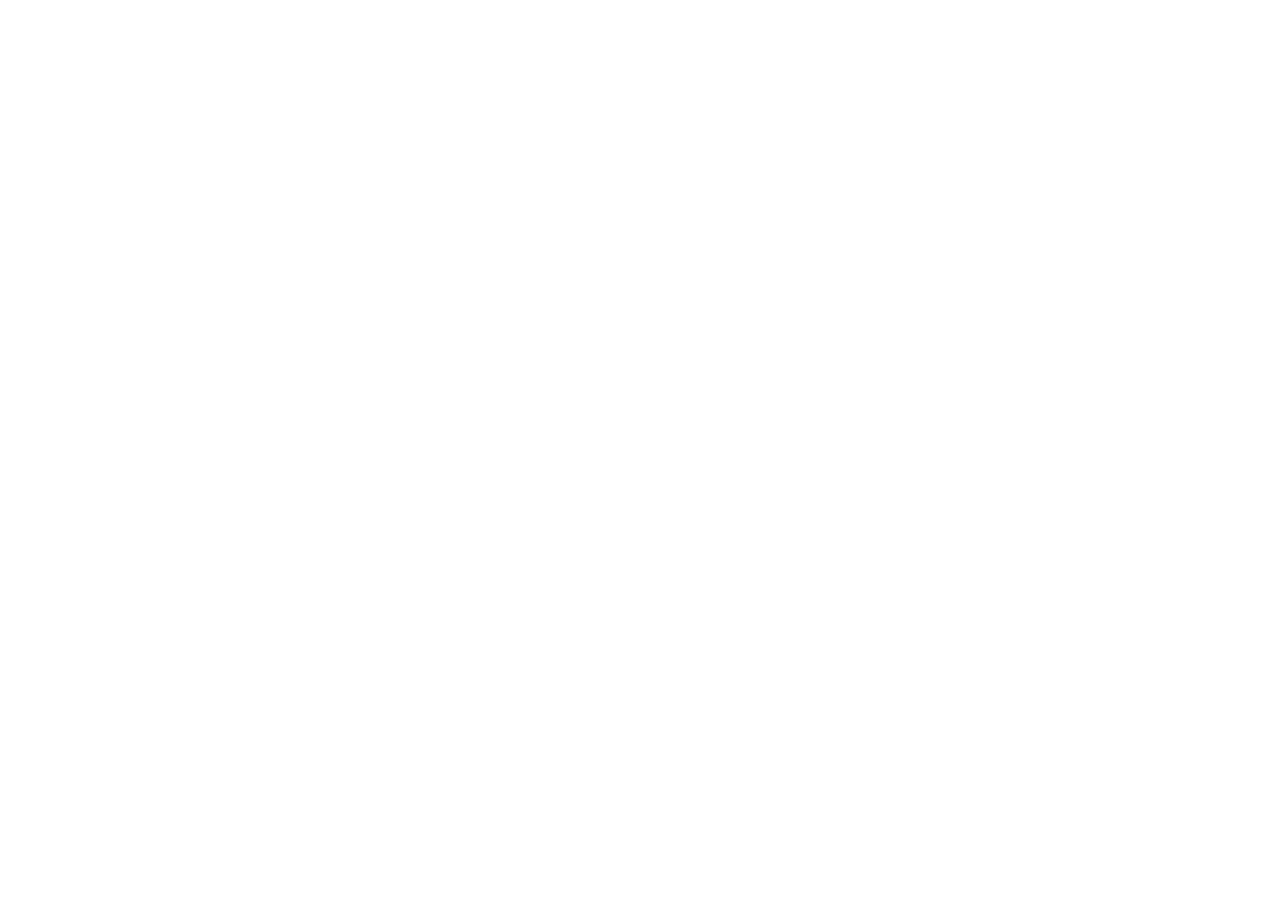
==== course/dog_1.html @ 46a39a39 "version1" ====
<!DOCTYPE html>
<html lang="en">

<head>
    <meta charset="UTF-8">
    <meta name="viewport" content="width=device-width, initial-scale=1.0">
    <title>Dog_lesson_1</title>
</head>

<body>

</body>

</html>
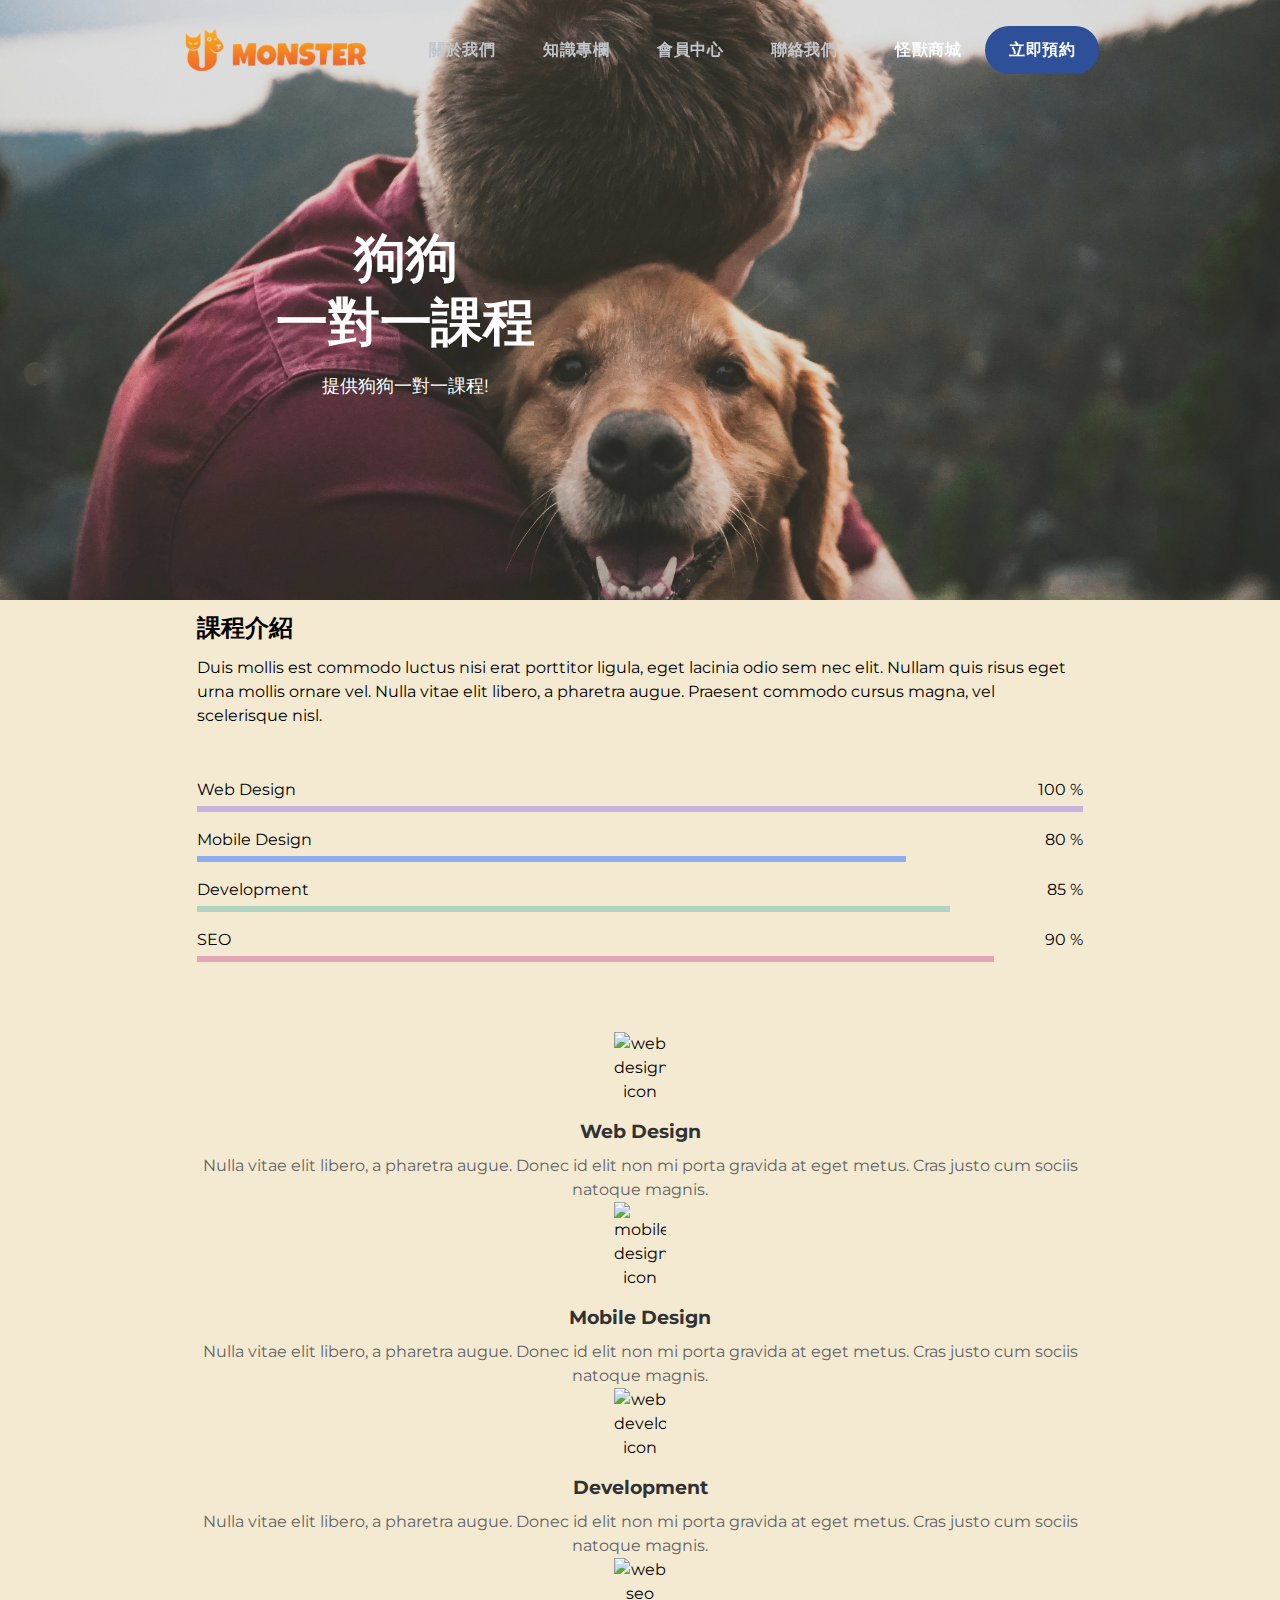
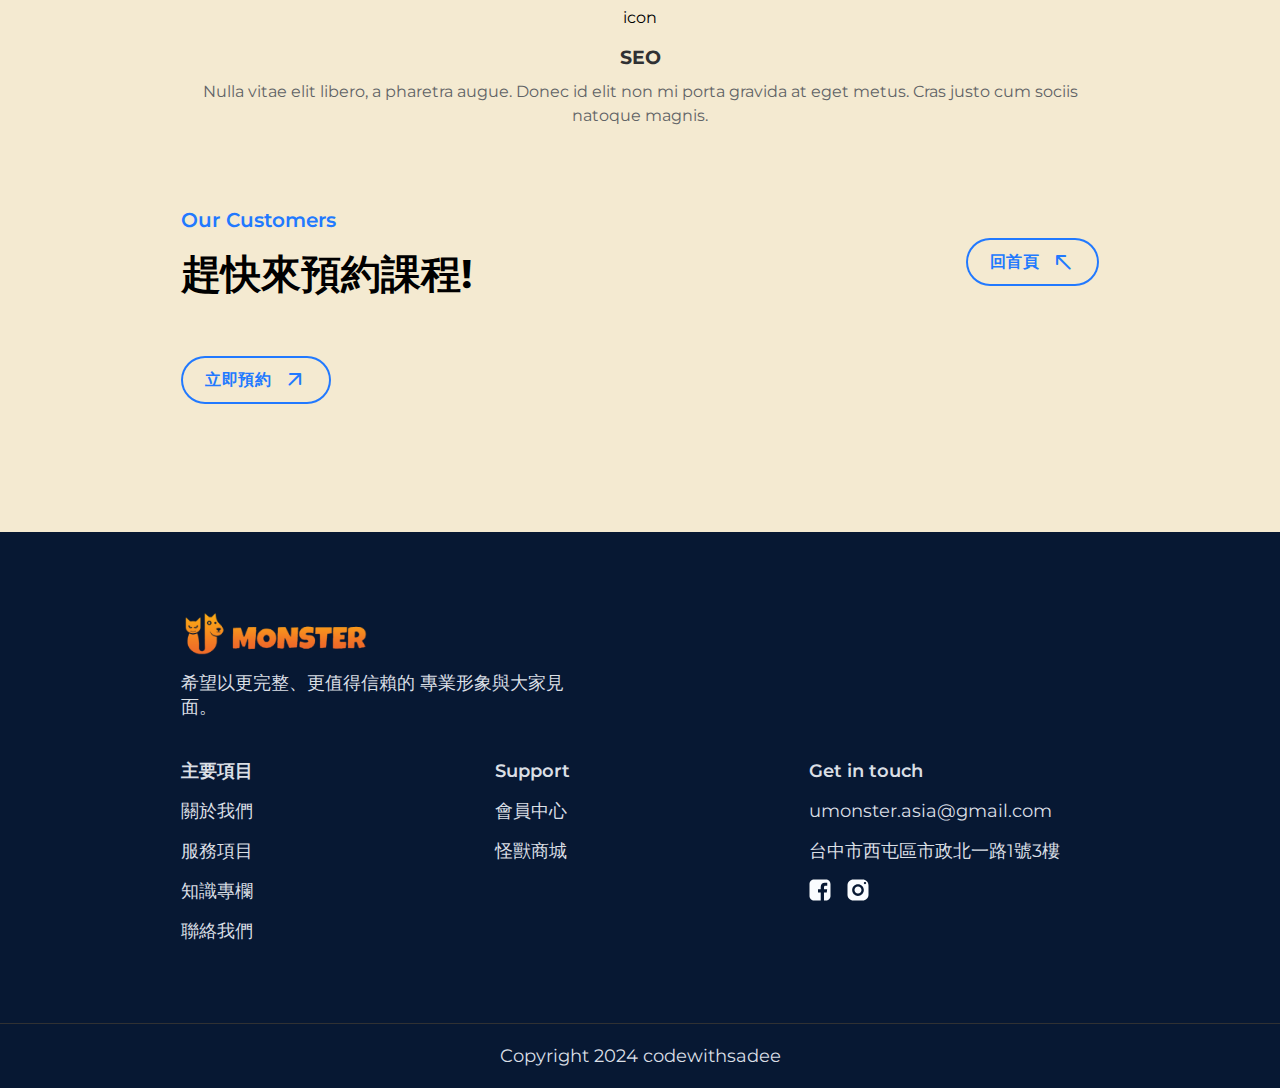
==== commit 2264c217: "version3" ====
--- a/course/dog_1.html
+++ b/course/dog_1.html
@@ -2,13 +2,383 @@
 <html lang="en">
 
 <head>
-    <meta charset="UTF-8">
-    <meta name="viewport" content="width=device-width, initial-scale=1.0">
-    <title>Dog_lesson_1</title>
+    <meta charset="UTF-8" />
+    <meta name="viewport" content="width=device-width, initial-scale=1.0" />
+
+    <!-- 
+    - primary meta tags
+  -->
+    <title>Wealthome</title>
+    <meta name="title" content="Wealthome" />
+    <meta name="description" content="This is a realestate website devloped by codewithsadee" />
+
+    <!-- 
+    - favicon 
+  -->
+    <link rel="shortcut icon" href="./favicon.svg" type="image/svg+xml" />
+
+    <!-- 
+    - google font link
+  -->
+    <link rel="preconnect" href="https://fonts.googleapis.com" />
+    <link rel="preconnect" href="https://fonts.gstatic.com" crossorigin />
+    <link href="https://fonts.googleapis.com/css2?family=Montserrat:wght@400;600;700&display=swap" rel="stylesheet" />
+
+    <!-- 
+    - google icon link
+  -->
+    <link rel="stylesheet" href="https://fonts.googleapis.com/css2?family=Material+Symbols+Rounded:opsz,wght,FILL,GRAD@24,400,0..1,0" />
+
+    <!-- 
+    - custom css link
+  -->
+    <link rel="stylesheet" href="../assets/css/style.css" />
+    <link rel="stylesheet" href="../assets/css/dog_1.css" />
+
+    <!-- 
+    - custom js link
+  -->
+    <script src="../assets/js/script.js" defer></script>
+
+    <!-- 
+    - preload images
+  -->
 </head>
 
 <body>
-
+    <!-- 
+    - #HEADER
+  -->
+
+    <header class="header" data-header>
+        <div class="container">
+            <a href="../index.html" class="logo">
+                <img src="../assets/images/logo_d.png" width="190" height="28" alt="wealthome" />
+            </a>
+            <nav class="navbar" data-navbar>
+                <ul class="navbar-list">
+                    <li>
+                        <a href="about.html" class="navbar-link label-medium">關於我們</a>
+                    </li>
+
+                    <li>
+                        <a href="knows.html" class="navbar-link label-medium">知識專欄</a>
+                    </li>
+
+                    <li>
+                        <a href="Member.html" class="navbar-link label-medium">會員中心</a>
+                    </li>
+
+                    <li>
+                        <a href="#" class="navbar-link label-medium">聯絡我們</a>
+                    </li>
+                </ul>
+
+                <div class="navbar-wrapper">
+                    <a href="#" class="btn-link label-medium">怪獸商城</a>
+
+                    <a href="#" class="btn btn-fill label-medium">立即預約</a>
+                </div>
+            </nav>
+
+            <button class="nav-toggle-btn icon-btn" aria-label="toggle navbar" data-nav-toggler>
+          <span class="material-symbols-rounded open" aria-hidden="true">menu</span>
+
+          <span class="material-symbols-rounded close" aria-hidden="true">close</span>
+        </button>
+        </div>
+    </header>
+
+    <main>
+        <article>
+            <!-- 
+        - #HERO
+      -->
+
+            <section class="hero">
+                <div class="container">
+                    <div class="hero-content">
+                        <h1 class="headline-large hero-title">狗狗<br />一對一課程</h1>
+
+                        <p class="body-large hero-text">提供狗狗一對一課程!</p>
+
+                    </div>
+                </div>
+            </section>
+
+
+
+            <section class="section story">
+                <div class="container">
+                    <section class="section about" aria-label="about">
+                        <div class="container">
+
+                            <div class="wrapper">
+
+                                <div data-reveal="left">
+                                    <h2 class="h2 section-title">課程介紹</h2>
+
+                                    <p class="section-text">
+                                        Duis mollis est commodo luctus nisi erat porttitor ligula, eget lacinia odio sem nec elit. Nullam quis risus eget urna mollis ornare vel. Nulla vitae elit libero, a pharetra augue. Praesent commodo cursus magna, vel scelerisque nisl.
+                                    </p>
+                                </div>
+
+                                <ul class="progress-list" data-reveal="right">
+
+                                    <li class="progress-item">
+
+                                        <div class="label-wrapper">
+                                            <p>Web Design</p>
+
+                                            <span class="span">100 %</span>
+                                        </div>
+
+                                        <div class="progress">
+                                            <div class="progress-fill" style="width: 100%; background-color: #c7b1dd"></div>
+                                        </div>
+
+                                    </li>
+
+                                    <li class="progress-item">
+
+                                        <div class="label-wrapper">
+                                            <p>Mobile Design</p>
+
+                                            <span class="span">80 %</span>
+                                        </div>
+
+                                        <div class="progress">
+                                            <div class="progress-fill" style="width: 80%; background-color: #8caeec"></div>
+                                        </div>
+
+                                    </li>
+
+                                    <li class="progress-item">
+
+                                        <div class="label-wrapper">
+                                            <p>Development</p>
+
+                                            <span class="span">85 %</span>
+                                        </div>
+
+                                        <div class="progress">
+                                            <div class="progress-fill" style="width: 85%; background-color: #b0d4c1"></div>
+                                        </div>
+
+                                    </li>
+
+                                    <li class="progress-item">
+
+                                        <div class="label-wrapper">
+                                            <p>SEO</p>
+
+                                            <span class="span">90 %</span>
+                                        </div>
+
+                                        <div class="progress">
+                                            <div class="progress-fill" style="width: 90%; background-color: #e3a6b6"></div>
+                                        </div>
+
+                                    </li>
+
+                                </ul>
+
+                            </div>
+
+                            <ul class="grid-list">
+
+                                <li data-reveal="bottom">
+                                    <div class="about-card">
+
+                                        <div class="card-icon">
+                                            <img src="./assets/images/icon-1.svg" width="52" height="52" loading="lazy" alt="web design icon">
+                                        </div>
+
+                                        <h3 class="h4 card-title">Web Design</h3>
+
+                                        <p class="card-text">
+                                            Nulla vitae elit libero, a pharetra augue. Donec id elit non mi porta gravida at eget metus. Cras justo cum sociis natoque magnis.
+                                        </p>
+
+                                    </div>
+                                </li>
+
+                                <li data-reveal="bottom" data-reveal-delay="0.25s">
+                                    <div class="about-card">
+
+                                        <div class="card-icon">
+                                            <img src="./assets/images/icon-2.svg" width="52" height="52" loading="lazy" alt="mobile design icon">
+                                        </div>
+
+                                        <h3 class="h4 card-title">Mobile Design</h3>
+
+                                        <p class="card-text">
+                                            Nulla vitae elit libero, a pharetra augue. Donec id elit non mi porta gravida at eget metus. Cras justo cum sociis natoque magnis.
+                                        </p>
+
+                                    </div>
+                                </li>
+
+                                <li data-reveal="bottom" data-reveal-delay="0.5s">
+                                    <div class="about-card">
+
+                                        <div class="card-icon">
+                                            <img src="./assets/images/icon-3.svg" width="52" height="52" loading="lazy" alt="web development icon">
+                                        </div>
+
+                                        <h3 class="h4 card-title">Development</h3>
+
+                                        <p class="card-text">
+                                            Nulla vitae elit libero, a pharetra augue. Donec id elit non mi porta gravida at eget metus. Cras justo cum sociis natoque magnis.
+                                        </p>
+
+                                    </div>
+                                </li>
+
+                                <li data-reveal="bottom" data-reveal-delay="0.75s">
+                                    <div class="about-card">
+
+                                        <div class="card-icon">
+                                            <img src="./assets/images/icon-4.svg" width="52" height="52" loading="lazy" alt="web seo icon">
+                                        </div>
+
+                                        <h3 class="h4 card-title">SEO</h3>
+
+                                        <p class="card-text">
+                                            Nulla vitae elit libero, a pharetra augue. Donec id elit non mi porta gravida at eget metus. Cras justo cum sociis natoque magnis.
+                                        </p>
+
+                                    </div>
+                                </li>
+
+                            </ul>
+
+                        </div>
+                    </section>
+
+                    <div class="title-wrapper">
+                        <div>
+                            <p class="section-subtitle title-medium">Our Customers</p>
+
+                            <h2 class="section-title headline-medium">趕快來預約課程!</h2>
+                        </div>
+
+
+                        <a href="#" class="btn btn-outline">
+                            <span class="label-medium">回首頁</span>
+
+                            <span class="material-symbols-rounded" aria-hidden="true">north_west</span>
+                        </a>
+
+                        <a href="#" class="btn btn-outline">
+                            <span class="label-medium">立即預約</span>
+
+                            <span class="material-symbols-rounded" aria-hidden="true">arrow_outward</span>
+                        </a>
+                    </div>
+                </div>
+            </section>
+
+
+
+
+
+
+
+
+            <!-- 
+    - #FOOTER
+  -->
+
+            <footer class="footer">
+                <div class="footer-top">
+                    <div class="container">
+                        <div class="footer-brand">
+                            <a href="#" class="logo">
+                                <img src="../assets/images/logo_d.png" width="190" height="28" alt="wealthome" />
+                            </a>
+
+                            <p class="body-medium footer-text">希望以更完整、更值得信賴的 專業形象與大家見面。</p>
+                        </div>
+
+                        <nav class="footer-nav" aria-labelledby="nav-label-1">
+                            <p class="title-small footer-list-title" id="nav-label-1">主要項目</p>
+
+                            <ul class="footer-list">
+                                <li>
+                                    <a href="#" class="body-medium footer-link">關於我們</a>
+                                </li>
+
+                                <li>
+                                    <a href="#" class="body-medium footer-link">服務項目</a>
+                                </li>
+
+                                <li>
+                                    <a href="#" class="body-medium footer-link">知識專欄</a>
+                                </li>
+
+                                <li>
+                                    <a href="#" class="body-medium footer-link">聯絡我們</a>
+                                </li>
+                            </ul>
+                        </nav>
+
+                        <nav class="footer-nav" aria-labelledby="nav-label-2">
+                            <p class="title-small footer-list-title" id="nav-label-2">Support</p>
+
+                            <ul class="footer-list">
+                                <li>
+                                    <a href="#" class="body-medium footer-link">會員中心</a>
+                                </li>
+
+                                <li>
+                                    <a href="#" class="body-medium footer-link">怪獸商城</a>
+                                </li>
+                            </ul>
+                        </nav>
+
+                        <nav class="footer-nav" aria-labelledby="nav-label-3">
+                            <p class="title-small footer-list-title" id="nav-label-3">Get in touch</p>
+
+                            <ul class="footer-list">
+                                <li>
+                                    <a href="#" class="body-medium footer-link">umonster.asia@gmail.com</a>
+                                </li>
+
+                                <li>
+                                    <address class="address body-medium">台中市⻄屯區市政北一路1號3樓</address>
+                                </li>
+
+                                <li>
+                                    <ul class="social-list">
+                                        <li>
+                                            <a href="#" class="social-link">
+                                                <img src="../assets/images/facebook.svg" alt="facebook" />
+                                            </a>
+                                        </li>
+
+                                        <li>
+                                            <a href="#" class="social-link">
+                                                <img src="../assets/images/insta.svg" alt="instagram" />
+                                            </a>
+                                        </li>
+                                    </ul>
+                                </li>
+                            </ul>
+                        </nav>
+                    </div>
+                </div>
+
+                <div class="footer-bottom">
+                    <div class="container">
+                        <p class="copyright body-medium">Copyright 2024 codewithsadee</p>
+                    </div>
+                </div>
+            </footer>
+
+            <a href="#top" class="go-top" data-go-top>
+                <button class="btn btn-primary">立即預約</button>
+            </a>
 </body>
 
 </html>--- a/assets/css/style.css
+++ b/assets/css/style.css
@@ -0,0 +1,1408 @@
+/*-----------------------------------*\
+  #style.css
+\*-----------------------------------*/
+
+/**
+ * copyright 2023 codewithsadee
+ */
+
+/*-----------------------------------*\
+  #CUSTOM PROPERTY
+\*-----------------------------------*/
+
+:root {
+  /**
+   * COLORS
+   */
+
+  --white: #ffffff;
+  --yellow: #f6bd26;
+  --primary-100: #2179ff;
+  --primary-90: #1e6de5;
+  --primary-80: #1b61cc;
+  --primary-70: #1755b2;
+  --primary-40: #0d3166;
+  --primary-20: #071833;
+  --secondary-100: #21ffff;
+  --secondary-20: #073333;
+  --neutral-100: #fafcff;
+  --neutral-98: #f2f5fa;
+  --neutral-95: #e9ecf2;
+  --neutral-90: #dadfe5;
+  --neutral-80: #c2c6cc;
+  --neutral-60: #919499;
+  --neutral-50: #797c80;
+  --neutral-40: #616366;
+  --neutral-30: #494a4d;
+  --neutral-20: #303133;
+  --neutral-10: #18191a;
+  --neutral-5: #0c0c0d;
+  --error-100: #ff2134;
+
+  /* gradient */
+  --gradient: linear-gradient(270deg, #0f4392 0%, #001d3d 100%);
+
+  /**
+   * TYPOGRAPHY
+   */
+
+  /* font family */
+  --font-primary: 'Montserrat', sans-serif;
+
+  /* font size */
+  --fs-base: 62.5%;
+  --fs-headline-large: 3.6rem;
+  --fs-headline-medium: 2.8rem;
+  --fs-headline-small: 2.8rem;
+  --fs-title-large: 2.2rem;
+  --fs-title-medium: 2rem;
+  --fs-title-small: 1.8rem;
+  --fs-body-large: 1.6rem;
+  --fs-body-medium: 1.6rem;
+  --fs-label-large: 1.6rem;
+  --fs-label-medium: 1.4rem;
+
+  /* line height */
+  --lh-headline-large: 44px;
+  --lh-headline-medium: 36px;
+  --lh-headline-small: 36px;
+  --lh-title-large: 28px;
+  --lh-title-medium: 24px;
+  --lh-title-small: 24px;
+  --lh-body-large: 24px;
+  --lh-body-medium: 24px;
+  --lh-label-large: 24px;
+  --lh-label-medium: 20px;
+
+  /* font weight */
+  --weight-bold: 700;
+  --weight-semiBold: 600;
+  --weight-regular: 400;
+
+  /* letter spacing */
+  --traking-n-025: -0.25px;
+  --traking-p-05: 0.5px;
+
+  /**
+   * RADIUS
+   */
+
+  --radius-small: 8px;
+  --radius-medium: 12px;
+  --radius-large: 16px;
+  --radius-extra-large: 32px;
+  --radius-full: 1000px;
+  --radius-circle: 50%;
+
+  /**
+   * SHADOW
+   */
+
+  --shadow-1: 0px 2px 4px 0px #00000033;
+  --shadow-2: 0px 5px 10px 0px #0000000d;
+  --shadow-3: 0px 5px 10px 0px #00000033;
+  --shadow-4: 0px 10px 20px 0px #0000001a;
+
+  /**
+   * TRANSITION
+   */
+
+  --transition-easing-quick: cubic-bezier(0, 0.7, 0.3, 1);
+  --transition-duration-quick: 200ms;
+  --transition-duration-smooth: 500ms;
+}
+
+/*-----------------------------------*\
+  #RESET
+\*-----------------------------------*/
+
+*,
+*::before,
+*::after {
+  margin: 0;
+  padding: 0;
+  box-sizing: border-box;
+}
+
+li {
+  list-style: none;
+}
+
+a,
+img,
+span,
+input,
+select,
+button {
+  display: block;
+}
+
+a {
+  color: inherit;
+  text-decoration: none;
+}
+
+img {
+  height: auto;
+}
+
+input,
+button,
+select {
+  background: none;
+  border: none;
+  font: inherit;
+}
+
+button {
+  cursor: pointer;
+}
+
+input,
+select {
+  width: 100%;
+  outline: none;
+}
+
+address {
+  font-style: normal;
+}
+
+select {
+  appearance: none;
+  -webkit-appearance: none;
+  -moz-appearance: none;
+}
+
+html {
+  font-family: var(--font-primary);
+  font-size: var(--fs-base);
+  scroll-behavior: smooth;
+}
+
+body {
+  background-color: #f4ead1;
+  color: black;
+  font-size: var(--fs-body-medium);
+  line-height: var(--lh-body-medium);
+}
+
+::-webkit-scrollbar {
+  width: 12px;
+}
+
+::-webkit-scrollbar-track {
+  background-color: var(--neutral-90);
+}
+
+::-webkit-scrollbar-thumb {
+  background-color: var(--neutral-60);
+  border-radius: 4px;
+}
+
+/*-----------------------------------*\
+  #TYPOGRAPHY
+\*-----------------------------------*/
+
+.headline-large {
+  font-size: var(--fs-headline-large);
+  line-height: var(--lh-headline-large);
+  font-weight: var(--weight-bold);
+  letter-spacing: var(--traking-n-025);
+}
+
+.headline-medium {
+  font-size: var(--fs-headline-medium);
+  line-height: var(--lh-headline-medium);
+  font-weight: var(--weight-bold);
+}
+
+.headline-small {
+  font-size: var(--fs-headline-small);
+  line-height: var(--lh-headline-small);
+  font-weight: var(--weight-bold);
+}
+
+.title-large {
+  font-size: var(--fs-title-large);
+  line-height: var(--lh-title-large);
+  font-weight: var(--weight-semiBold);
+}
+
+.title-medium {
+  font-size: var(--fs-title-medium);
+  line-height: var(--lh-title-medium);
+  font-weight: var(--weight-semiBold);
+}
+
+.title-small {
+  font-size: var(--fs-title-small);
+  line-height: var(--lh-title-small);
+  font-weight: var(--weight-semiBold);
+}
+
+.body-large {
+  font-size: var(--fs-body-large);
+  line-height: var(--lh-body-large);
+  font-weight: var(--weight-regular);
+}
+
+.body-medium {
+  font-size: var(--fs-body-large);
+  line-height: var(--lh-body-medium);
+  font-weight: var(--weight-regular);
+}
+
+.label-medium {
+  font-size: var(--fs-label-large);
+  line-height: var(--lh-label-medium);
+  font-weight: var(--weight-semiBold);
+  letter-spacing: var(--traking-p-05);
+}
+
+/*-----------------------------------*\
+  #REUSED STYLE
+\*-----------------------------------*/
+
+.material-symbols-rounded {
+  display: block;
+  width: 1em;
+  height: 1em;
+  overflow: hidden;
+  font-variation-settings: 'FILL' 0, 'wght' 400, 'GRAD' 0, 'opsz' 24;
+}
+
+.container {
+  padding-inline: 16px;
+  max-width: 580px;
+  width: 100%;
+  margin-inline: auto;
+}
+
+.section {
+  padding-block-end: 60px;
+}
+
+.title-wrapper {
+  margin-block-end: 32px;
+}
+
+.img-holder {
+  aspect-ratio: var(--width) / var(--height);
+  background-color: var(--neutral-80);
+  overflow: hidden;
+}
+
+.img-cover {
+  width: 100%;
+  height: 100%;
+  object-fit: cover;
+}
+
+/*-----------------------------------*\
+  #COMPONENT
+\*-----------------------------------*/
+
+/**
+ * BUTTON
+ */
+
+.btn {
+  display: flex;
+  justify-content: center;
+  align-items: center;
+  gap: 12px;
+  height: 48px;
+  padding-inline: 24px;
+  border-radius: var(--radius-full);
+  max-width: max-content;
+  transition: var(--transition-duration-quick) var(--transition-easing-quick);
+}
+
+.btn-fill {
+  background-color: #2e5099;
+  color: var(--neutral-100);
+}
+
+.btn-fill:where(:hover, :focus) {
+  background-color: var(--primary-90);
+  box-shadow: var(--shadow-1);
+}
+
+.btn-fill:where(:active, :focus-visible) {
+  background-color: var(--primary-80);
+}
+
+.btn-outline {
+  color: var(--primary-100);
+  box-shadow: inset 0 0 0 2px var(--primary-100);
+}
+
+.btn-outline:where(:hover, :focus, :focus-visible) {
+  color: var(--neutral-100);
+}
+
+.btn-outline:hover {
+  background-color: var(--primary-100);
+}
+
+.btn-outline:focus {
+  background-color: var(--primary-90);
+}
+
+.btn-outline:where(:active, :focus-visible) {
+  background-color: var(--primary-80);
+}
+
+/**
+ * ICON BTN
+ */
+
+.icon-btn {
+  height: 40px;
+  width: 40px;
+  display: grid;
+  place-items: center;
+  background-color: var(--neutral-100);
+  color: var(--neutral-10);
+  border-radius: var(--radius-small);
+  box-shadow: var(--shadow-3);
+  transition: var(--transition-duration-quick) var(--transition-easing-quick);
+}
+
+.icon-btn:where(:hover, :focus-visible) {
+  background-color: var(--neutral-90);
+}
+
+/**
+ * BADGE
+ */
+
+.badge {
+  height: 32px;
+  max-width: max-content;
+  display: grid;
+  place-items: center;
+  padding-inline: 16px;
+  background-color: #fca017;
+  border-radius: var(--radius-small);
+  box-shadow: var(--shadow-3);
+}
+
+/**
+ * CARD
+ */
+
+.card {
+  border-radius: var(--radius-large);
+  overflow: hidden;
+  box-shadow: var(--shadow-2);
+  transition: var(--transition-duration-quick) var(--transition-easing-quick);
+  background-color: #fff;
+}
+
+.card:where(:hover, :focus-within) {
+  box-shadow: var(--shadow-4);
+}
+
+.card-banner {
+  position: relative;
+}
+
+.card-banner .img-cover {
+  transition: var(--transition-duration-smooth) var(--transition-easing-quick);
+}
+
+.card:where(:hover, :focus-within) .img-cover {
+  scale: 1.05;
+  rotate: 2deg;
+}
+
+.card :where(.badge, .icon-btn) {
+  position: absolute;
+  top: 20px;
+}
+
+.card .badge {
+  left: 20px;
+}
+
+.card .icon-btn {
+  right: 20px;
+  opacity: 0;
+  visibility: hidden;
+  scale: 0.8;
+  transition: var(--transition-duration-quick) var(--transition-easing-quick);
+}
+
+.fav-btn {
+  color: var(--error-100);
+}
+
+.fav-btn.active .material-symbols-rounded {
+  font-variation-settings: 'FILL' 1;
+}
+
+.card:where(:hover, :focus-within) .icon-btn {
+  scale: 1;
+  opacity: 1;
+  visibility: visible;
+}
+
+.card-content {
+  padding: 20px 20px 24px;
+}
+
+.card-title {
+  margin-block: 8px;
+  color: var(--neutral-20);
+  white-space: nowrap;
+  overflow: hidden;
+  text-overflow: ellipsis;
+  transition: var(--transition-duration-quick) var(--transition-easing-quick);
+}
+
+.card-title:where(:hover, :focus-visible) {
+  color: var(--primary-100);
+}
+
+.card-text {
+  color: var(--neutral-40);
+}
+
+.card-meta-list {
+  padding-block-start: 16px;
+  margin-block-start: 16px;
+  border-block-start: 1px solid var(--neutral-90);
+  display: flex;
+  justify-content: space-between;
+  align-items: center;
+  flex-wrap: wrap;
+  gap: 12px;
+}
+
+.card .meta-item {
+  display: flex;
+  align-items: center;
+  gap: 4px;
+  color: var(--neutral-20);
+}
+
+/*-----------------------------------*\
+  #HEADER
+\*-----------------------------------*/
+
+.header {
+  position: fixed;
+  top: 0;
+  left: 0;
+  width: 100%;
+  height: 100px;
+  z-index: 4;
+}
+
+.header.active {
+  animation: slide_in 500ms ease forwards;
+  height: 72px;
+  background-color: #f4ead1;
+}
+
+@keyframes slide_in {
+  0% {
+    transform: translateY(-100%);
+  }
+  100% {
+    transform: translateY(0);
+  }
+}
+
+.header .container {
+  position: relative;
+  display: flex;
+  justify-content: space-between;
+  align-items: center;
+  height: 100%;
+}
+
+.nav-toggle-btn .close,
+.nav-toggle-btn.active .open {
+  display: none;
+}
+
+.nav-toggle-btn .open,
+.nav-toggle-btn.active .close {
+  display: block;
+}
+
+.navbar {
+  position: absolute;
+  top: 85%;
+  right: 16px;
+  background-color: #fca017;
+  min-width: 260px;
+  padding: 10px;
+  border-radius: var(--radius-large);
+  box-shadow: var(--shadow-1);
+  visibility: hidden;
+  opacity: 0;
+  scale: 0.4;
+  transition: var(--transition-duration-quick) var(--transition-easing-quick);
+  transform-origin: top right;
+  z-index: 4;
+}
+
+.navbar.active {
+  visibility: visible;
+  opacity: 1;
+  scale: 1;
+}
+
+.navbar,
+.navbar-list,
+.navbar-wrapper {
+  display: grid;
+  gap: 8px;
+
+}
+
+.navbar-link,
+.btn-link {
+  color: white;
+  padding: 6px 12px;
+  transition: var(--transition-duration-quick) var(--transition-easing-quick);
+}
+
+.btn-link {
+  border-block-start: 1px solid var(--neutral-90);
+  padding-block-start: 14px;
+}
+
+:is(.navbar-link, .btn-link):is(:hover, :focus-visible),
+.navbar-link.active {
+  color: white;
+}
+
+.navbar .btn {
+  min-width: 100%;
+}
+
+/*-----------------------------------*\
+  #HERO
+\*-----------------------------------*/
+
+.hero-banner {
+  display: none;
+}
+
+.hero {
+  background-image: url("../images/bg-2.jpg");
+  background-repeat: no-repeat;
+  background-size: cover;
+  background-position: center;
+  background-color: hsla(15, 0%, 40%, 0.7);
+  background-blend-mode: overlay;
+  display: grid;
+  place-items: center;
+  min-height: 600px;
+  text-align: center;
+  padding-top: 125px;
+}
+
+.hero-title {
+  color: white;
+}
+
+.hero-text {
+  margin-block: 16px 32px;
+  color: #fff;
+}
+
+.search-bar {
+  background: var(--white);
+  display: grid;
+  padding: 8px;
+  gap: 8px;
+  border-radius: 16px;
+  box-shadow: var(--shadow-4);
+}
+
+.search-item {
+  position: relative;
+  color: var(--neutral-50);
+}
+
+.search-item .search-item-field {
+  height: 76px;
+  padding: 40px 16px 12px;
+  border-radius: var(--radius-medium);
+  transition: var(--transition-duration-quick) var(--transition-easing-quick);
+  cursor: pointer;
+}
+
+.search-item .search-item-field:where(:hover, :focus) {
+  background-color: var(--neutral-95);
+}
+
+.search-item :where(.label, .material-symbols-rounded) {
+  position: absolute;
+  pointer-events: none;
+}
+
+.search-item .label {
+  top: 12px;
+  left: 16px;
+  color: var(--neutral-5);
+}
+
+.search-item .material-symbols-rounded {
+  top: 50%;
+  right: 16px;
+  translate: 0 -50%;
+  color: var(--primary-100);
+}
+
+.search-btn {
+  background: var(--primary-100);
+  color: var(--neutral-100);
+  display: flex;
+  justify-content: center;
+  align-items: center;
+  height: 64px;
+  padding-inline: 24px;
+  gap: 12px;
+  border-radius: 12px;
+  transition: var(--transition-duration-quick) var(--transition-easing-quick);
+}
+
+.search-btn:where(:hover, :focus) {
+  background-color: var(--primary-80);
+}
+
+.search-btn:where(:active, :focus-visible) {
+  background-color: var(--primary-70);
+}
+
+.hero .bg-pattern {
+  position: absolute;
+  top: 50%;
+  left: 25%;
+  right: 0;
+  transform: translate(0, -50%);
+  height: 100%; /* 填滿父級容器高度 */
+  pointer-events: none;
+  z-index: -2;
+  object-fit: cover;
+}
+
+/*-----------------------------------*\
+  #PROPERTY
+\*-----------------------------------*/
+
+.property {
+  padding-block-start: 60px;
+}
+
+.property .section-text {
+  margin-block: 8px 16px;
+  color: var(--neutral-30);
+}
+
+.property-list {
+  display: grid;
+  grid-template-columns: repeat(auto-fit, minmax(280px, 1fr));
+  gap: 16px;
+}
+
+/*-----------------------------------*\
+  #FEATURE
+\*-----------------------------------*/
+
+.feature-banner {
+  aspect-ratio: 3 / 2;
+  overflow: hidden;
+  border-radius: var(--radius-extra-large);
+}
+
+.feature-content {
+  padding: 24px 16px 0;
+}
+
+.feature-content .feature-text {
+  margin-block: 16px;
+}
+
+.feature-text .feautre-item {
+  color: var(--neutral-30);
+}
+
+.feature-list {
+  display: grid;
+  gap: 12px;
+}
+
+.feautre-item {
+  display: flex;
+  align-items: center;
+  gap: 8px;
+}
+
+.feature-icon {
+  color: var(--primary-100);
+  font-size: 2.2rem;
+}
+
+/*-----------------------------------*\
+  #VIDEO
+\*-----------------------------------*/
+
+.video-card {
+  height: 260px;
+  border-radius: 32px;
+  background: linear-gradient(0deg, #0000004d, #0000004d), url('../images/video-card.jpg');
+  background-repeat: no-repeat;
+  background-size: cover;
+  display: grid;
+  place-items: center;
+}
+
+.play-btn {
+  width: 72px;
+  height: 72px;
+  display: grid;
+  place-items: center;
+  background-color: var(--neutral-100);
+  color: var(--primary-100);
+  border-radius: var(--radius-circle);
+  animation: pulse 1.5s var(--transition-easing-quick) forwards infinite;
+}
+
+@keyframes pulse {
+  0% {
+    box-shadow: 0 0 0 0 #ffffff80;
+  }
+  100% {
+    box-shadow: 0 0 0 20px #ffffff00;
+  }
+}
+
+.play-btn .material-symbols-rounded {
+  font-size: 4rem;
+  font-variation-settings: 'FILL' 1;
+}
+
+/*-----------------------------------*\
+  #STORY
+\*-----------------------------------*/
+
+.story .section-subtitle {
+  color: var(--primary-100);
+}
+
+.story .section-title {
+  margin-block: 12px;
+}
+
+.avatar-list {
+  display: flex;
+}
+
+.avatar {
+  position: relative;
+  width: 60px;
+  height: 46px;
+  border-radius: var(--radius-full);
+  border: 3px solid var(--neutral-98);
+  overflow: hidden;
+}
+
+.avatar:not(:first-child) {
+  margin-inline-start: -10px;
+}
+
+.avatar .overlay-content {
+  position: absolute;
+  inset: 0;
+  display: grid;
+  place-items: center;
+  background-color: #000000bf;
+  color: var(--neutral-100);
+}
+
+.story .title-wrapper {
+  display: grid;
+  gap: 16px;
+}
+
+.story-list {
+  display: grid;
+  gap: 16px;
+}
+
+.story-card {
+  position: relative;
+  height: 360px;
+  background-repeat: no-repeat;
+  background-size: cover;
+  background-position: center;
+  border-radius: var(--radius-large);
+  overflow: hidden;
+  transition: var(--transition-duration-quick) var(--transition-easing-quick);
+}
+
+.story-card:where(:hover, :focus-visible) {
+  scale: 0.99;
+}
+
+.story-card .overlay-content {
+  position: absolute;
+  inset: 0;
+  background: linear-gradient(180deg, #00000000 33.33%, #000000cc 100%);
+  color: var(--white);
+  display: flex;
+  justify-content: space-between;
+  align-items: flex-end;
+  padding: 24px;
+}
+
+.story-card .rating-wrapper {
+  display: flex;
+  align-items: center;
+  margin-block-start: 8px;
+}
+
+.story-card .rating-text {
+  margin-inline-start: 12px;
+  color: var(--neutral-80);
+}
+
+.story-card .material-symbols-rounded {
+  font-variation-settings: 'FILL' 1;
+  color: var(--yellow);
+}
+
+.story-card .card-avatar {
+  width: 56px;
+  height: 56px;
+  border-radius: var(--radius-circle);
+  box-shadow: var(--shadow-3);
+  overflow: hidden;
+}
+
+/*-----------------------------------*\
+  #FOOTER
+\*-----------------------------------*/
+
+.footer {
+  background-color: var(--primary-20);
+  color: var(--neutral-90);
+}
+
+.footer-top .container {
+  padding-block: 60px;
+  display: grid;
+  gap: 24px;
+}
+
+.footer-text {
+  margin-block: 16px;
+}
+
+.footer-list-title {
+  margin-block-end: 16px;
+}
+
+.footer-list {
+  display: grid;
+  gap: 16px;
+}
+
+.footer-link {
+  transition: var(--transition-duration-quick) var(--transition-easing-quick);
+}
+
+.footer-link:where(:hover, :focus-visible) {
+  color: var(--primary-100);
+}
+
+.social-list {
+  display: flex;
+  gap: 16px;
+}
+
+.footer-bottom {
+  border-block-start: 1px solid var(--neutral-20);
+}
+
+.footer-bottom .container {
+  padding-block: 20px;
+  display: grid;
+  justify-content: center;
+}
+
+/*-----------------------------------*\
+  #MEDIA QUERIES
+\*-----------------------------------*/
+
+/**
+ * responsive for larger than 768px screen
+ */
+
+@media (min-width: 768px) {
+  /**
+   * CUSTOM PROPERTY
+   */
+
+  :root {
+    /**
+     * TYPOGRAPHY
+     */
+
+    /* font size */
+    --fs-headline-large: 5.2rem;
+    --fs-headline-medium: 4rem;
+    --fs-headline-small: 3.6rem;
+
+    /* line height */
+    --lh-headline-large: 64px;
+    --lh-headline-medium: 52px;
+    --lh-headline-small: 48px;
+  }
+
+  /**
+   * REUSED STYLE
+   */
+
+  .container {
+    max-width: 720px;
+  }
+
+  .section {
+    padding-block-end: 80px;
+  }
+
+  .title-wrapper,
+  .story .title-wrapper {
+    display: grid;
+    grid-template-columns: 1fr max-content;
+    align-items: center;
+    gap: 40px;
+    margin-block-end: 48px;
+  }
+
+  /**
+   * HERO
+   */
+
+  .hero {
+    padding-block: 160px 100px;
+  }
+
+  .search-bar {
+    grid-template-columns: 160px 160px 1fr max-content;
+    gap: 0;
+  }
+
+  .search-item .material-symbols-rounded {
+    display: none;
+  }
+
+  .search-item:not(:last-of-type)::after {
+    content: '';
+    position: absolute;
+    top: 16px;
+    left: 100%;
+    bottom: 16px;
+    width: 1px;
+    background-color: var(--neutral-90);
+  }
+
+  .search-btn {
+    height: 100%;
+    margin-inline-start: 8px;
+  }
+
+  /**
+   * PROPERTY
+   */
+
+  .property {
+    padding-block-start: 80px;
+  }
+
+  .property .section-text {
+    margin-block-end: 0;
+  }
+
+  /**
+   * FEATURE
+   */
+
+  .feature-content {
+    padding-block-start: 32px;
+  }
+
+  .feature-content .feature-text {
+    margin-block: 16px 24px;
+    line-height: 28px;
+  }
+
+  .feature-list {
+    grid-template-columns: 1fr 1fr;
+    gap: 16px;
+  }
+
+  /**
+   * VIDEO
+   */
+
+  .video-card {
+    height: 400px;
+  }
+
+  .play-btn {
+    width: 96px;
+    height: 96px;
+  }
+
+  .play-btn .material-symbols-rounded {
+    font-size: 4.8rem;
+  }
+
+  /**
+   * STORY
+   */
+
+  .story .section-title {
+    margin-block: 16px;
+  }
+
+  .avatar {
+    width: 80px;
+    height: 60px;
+  }
+
+  .story-list {
+    grid-template-columns: 1fr 1fr;
+  }
+
+  /**
+   * FOOTER
+   */
+
+  .footer-top .container {
+    padding-block: 80px;
+    grid-template-columns: repeat(3, 1fr);
+  }
+
+  .footer-brand {
+    grid-column: 1 / 4;
+  }
+
+  .footer-text {
+    max-width: 400px;
+  }
+}
+
+.go-top {
+  position: fixed;
+  bottom: 20px;
+  right: 35px;
+  width: 80px;
+  height: 60px;
+  display: flex;
+  place-items: center;
+  opacity: 0;
+  transform: translateY(10px);
+  transition: var(--transition);
+}
+
+.go-top.active {
+  opacity: 0.8;
+  transform: translateY(0);
+  visibility: visible;
+}
+
+.go-top:is(:hover, :focus) {
+  opacity: 1;
+}
+/**
+ * responsive for larger than 992px screen
+ */
+
+@media (min-width: 992px) {
+  /**
+   * CUSTOM PROPERTY
+   */
+
+  :root {
+    /**
+     * TYPOGRAPHY
+     */
+
+    /* font size */
+    --fs-body-large: 1.8rem;
+
+    /* line height */
+    --lh-body-large: 32px;
+  }
+
+  /**
+   * REUSED STYLE
+   */
+
+  .container {
+    max-width: 950px;
+  }
+
+  /**
+   * HEADER
+   */
+
+  .nav-toggle-btn {
+    display: none;
+  }
+
+  .navbar,
+  .navbar-list,
+  .navbar-wrapper {
+    all: unset;
+    display: flex;
+    align-items: center;
+  }
+
+  .navbar,
+  .navbar-list {
+    flex-grow: 1;
+  }
+
+  .navbar-list {
+    justify-content: center;
+  }
+
+  .navbar-link,
+  .btn-link {
+    color: var(--neutral-80);
+    line-height: 48px;
+  }
+
+  .navbar-link {
+    padding: 0 24px;
+  }
+
+  :is(.navbar-link, .btn-link):is(:hover, :focus-visible),
+  .navbar-link.active {
+    color: var(--neutral-100);
+  }
+
+  .navbar-link.active {
+    position: relative;
+  }
+
+  .navbar-link.active::before {
+    content: '';
+    position: absolute;
+    left: 50%;
+    translate: -50% 0;
+    bottom: 8px;
+    width: 4px;
+    height: 4px;
+    border-radius: var(--radius-circle);
+    background-color: var(--neutral-100);
+  }
+
+  .btn-link {
+    color: var(--neutral-100);
+    border: none;
+    padding: 0;
+  }
+
+  .navbar .btn {
+    min-width: max-content;
+  }
+
+  .navbar-wrapper {
+    gap: 24px;
+  }
+
+  /**
+   * HERO
+   */
+
+  .hero .container {
+    display: grid;
+    grid-template-columns: repeat(12, 1fr);
+    gap: 20px;
+  }
+
+  .hero-content {
+    grid-column: 1 / 7;
+  }
+
+  .search-bar {
+    min-width: max-content;
+    grid-template-columns: 160px 220px 1fr max-content;
+  }
+
+  .search-item .search-item-field {
+    height: 84px;
+    padding-inline: 24px;
+    padding-block-end: 16px;
+  }
+
+  .search-item .label {
+    top: 16px;
+    left: 24px;
+  }
+
+  .search-item .material-symbols-rounded {
+    display: block;
+    right: 24px;
+  }
+
+  .hero-banner {
+    display: block;
+    position: absolute;
+    bottom: 0;
+    left: 50%;
+    max-width: 720px;
+    z-index: -1;
+  }
+
+  /**
+   * PROPERTY
+   */
+
+  .property .section-text {
+    max-width: 640px;
+  }
+
+  /**
+   * FEATURE
+   */
+
+  .feature .container {
+    display: grid;
+    grid-template-columns: 1fr 1fr;
+    gap: 20px;
+  }
+
+  .feature-content {
+    padding: 40px;
+  }
+
+  .feature-list {
+    grid-template-columns: 1fr;
+  }
+
+  .feature-banner {
+    aspect-ratio: auto;
+  }
+
+  .feature-2 .feature-banner {
+    order: 1;
+  }
+}
+
+/**
+ * responsive for larger than 1440px screen
+ */
+
+@media (min-width: 1440px) {
+  /**
+   * CUSTOM PROPERTY
+   */
+
+  :root {
+    /**
+     * TYPOGRAPHY
+     */
+
+    /* font size */
+    --fs-headline-large: 7.2rem;
+    --fs-headline-medium: 5.4rem;
+
+    /* line height */
+    --lh-headline-large: 92px;
+    --lh-headline-medium: 72px;
+  }
+
+  /**
+   * REUSED STYLE
+   */
+
+  .container {
+    max-width: 1460px;
+  }
+
+  /**
+   * HERO
+   */
+
+  .hero .container {
+    min-height: 580px;
+    align-items: center;
+  }
+
+  .hero-content {
+    grid-column: 1 / 6;
+  }
+
+  .hero-banner {
+    max-width: 820px;
+    width: 100%;
+    left: calc(50% - 108px);
+  }
+
+  .hero .bg-pattern {
+    left: 36%;
+  }
+
+  /**
+   * FEATURE
+   */
+
+  .feature-content {
+    padding: 60px;
+  }
+
+  .feature-list {
+    grid-template-columns: 1fr 1fr;
+    gap: 20px;
+  }
+
+  /**
+   * STORY
+   */
+
+  .story .section-title {
+    max-width: 820px;
+  }
+
+  .story-list {
+    grid-template-columns: repeat(12, 1fr);
+  }
+
+  .story-card:where(:nth-child(1), :nth-child(6)) {
+    grid-column: span 3;
+  }
+
+  .story-card:where(:nth-child(3), :nth-child(5)) {
+    grid-column: span 4;
+  }
+
+  .story-card:where(:nth-child(2), :nth-child(4)) {
+    grid-column: span 5;
+  }
+
+  /**
+   * FOOTER
+   */
+
+  .footer-brand {
+    grid-column: auto;
+  }
+
+  .footer-top .container {
+    grid-template-columns: 580px repeat(3, 1fr);
+  }
+}
--- a/assets/css/dog_1.css
+++ b/assets/css/dog_1.css
@@ -0,0 +1,34 @@
+.about .wrapper {
+    display: grid;
+    gap: 50px;
+    margin-block-end: 70px;
+  }
+  
+  .progress-list .label-wrapper {
+    display: flex;
+    justify-content: space-between;
+    align-items: center;
+    margin-block-end: 4px;
+  }
+  
+  .progress-item:not(:last-child) { margin-block-end: 16px; }
+  
+  .progress {
+    background-color: var(--raisin-black_a6);
+    height: 6px;
+    width: 100%;
+    border-radius: var(--radius-pill);
+    overflow: hidden;
+  }
+  
+  .progress-fill { height: inherit; }
+  
+  .about-card { text-align: center; }
+  
+  .about-card .card-icon {
+    max-width: max-content;
+    margin-inline: auto;
+  }
+  
+  .about-card .card-title { margin-block: 16px 10px; }
+  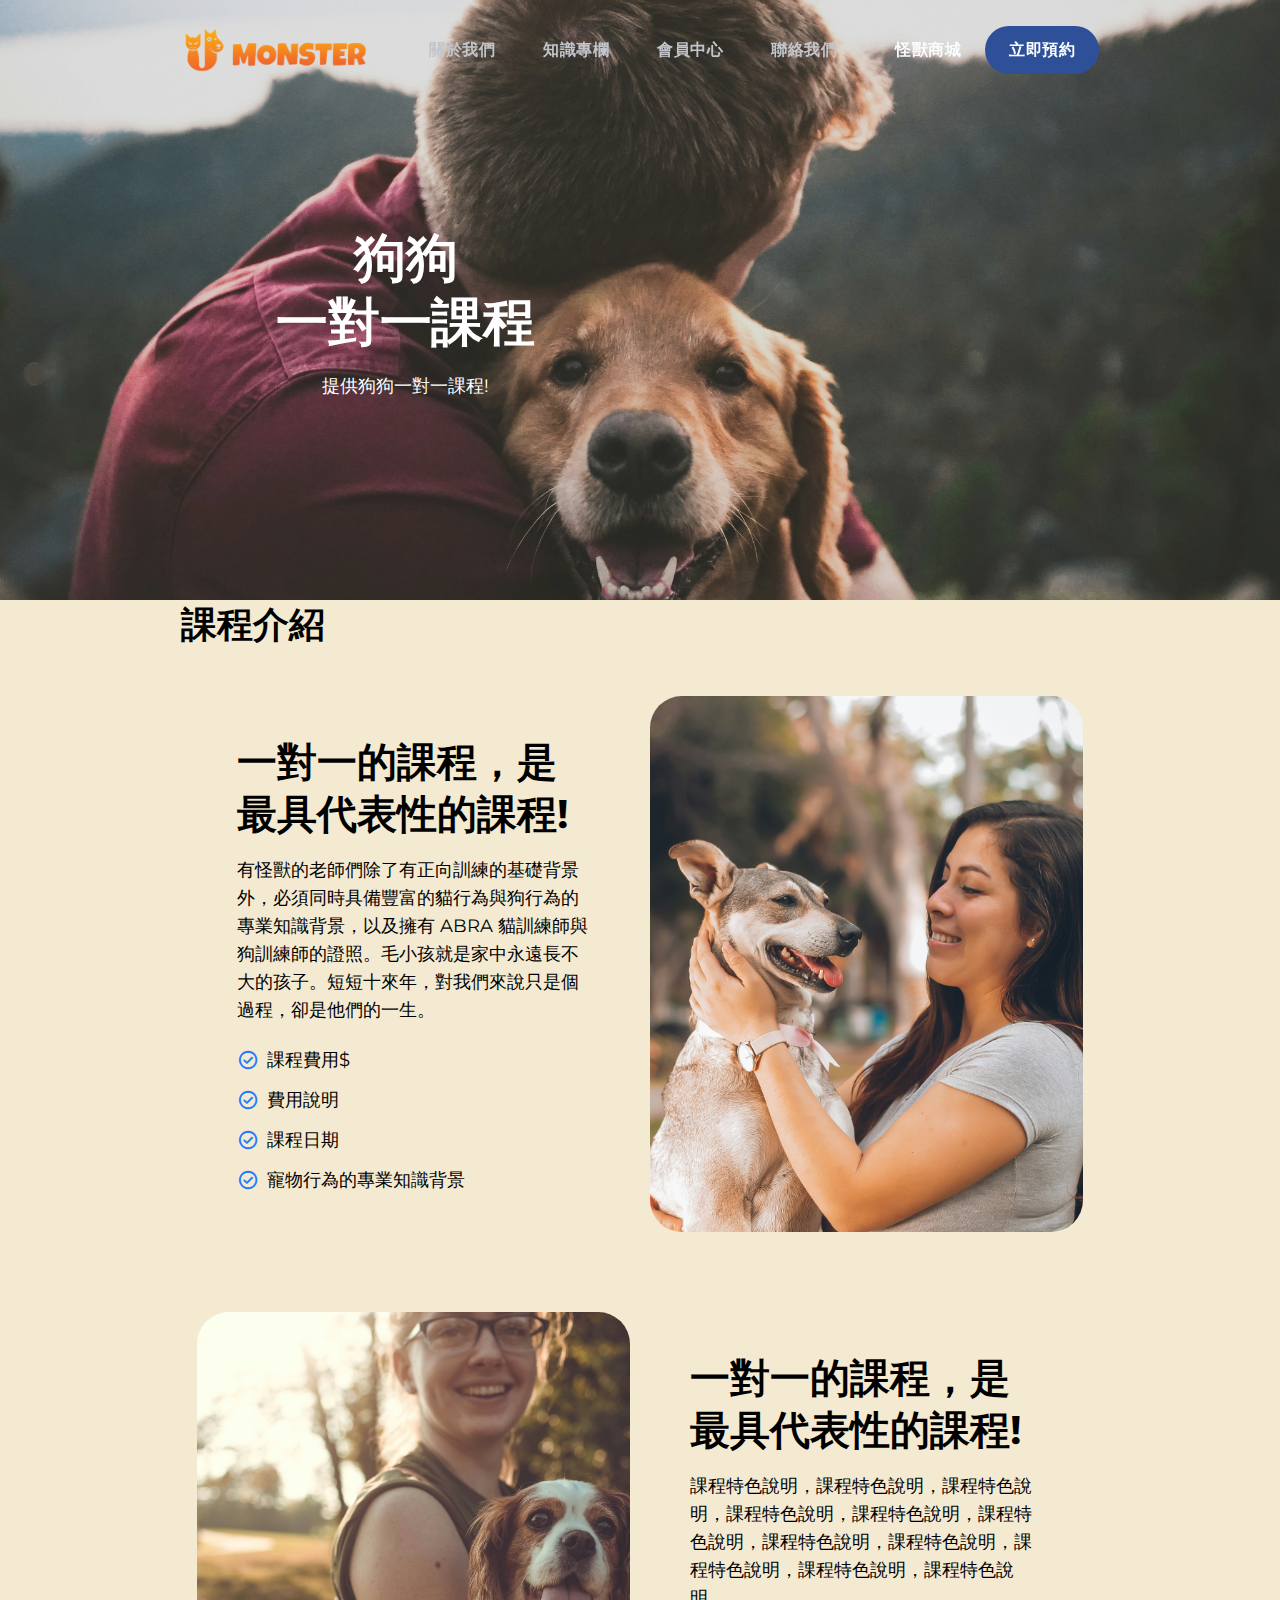
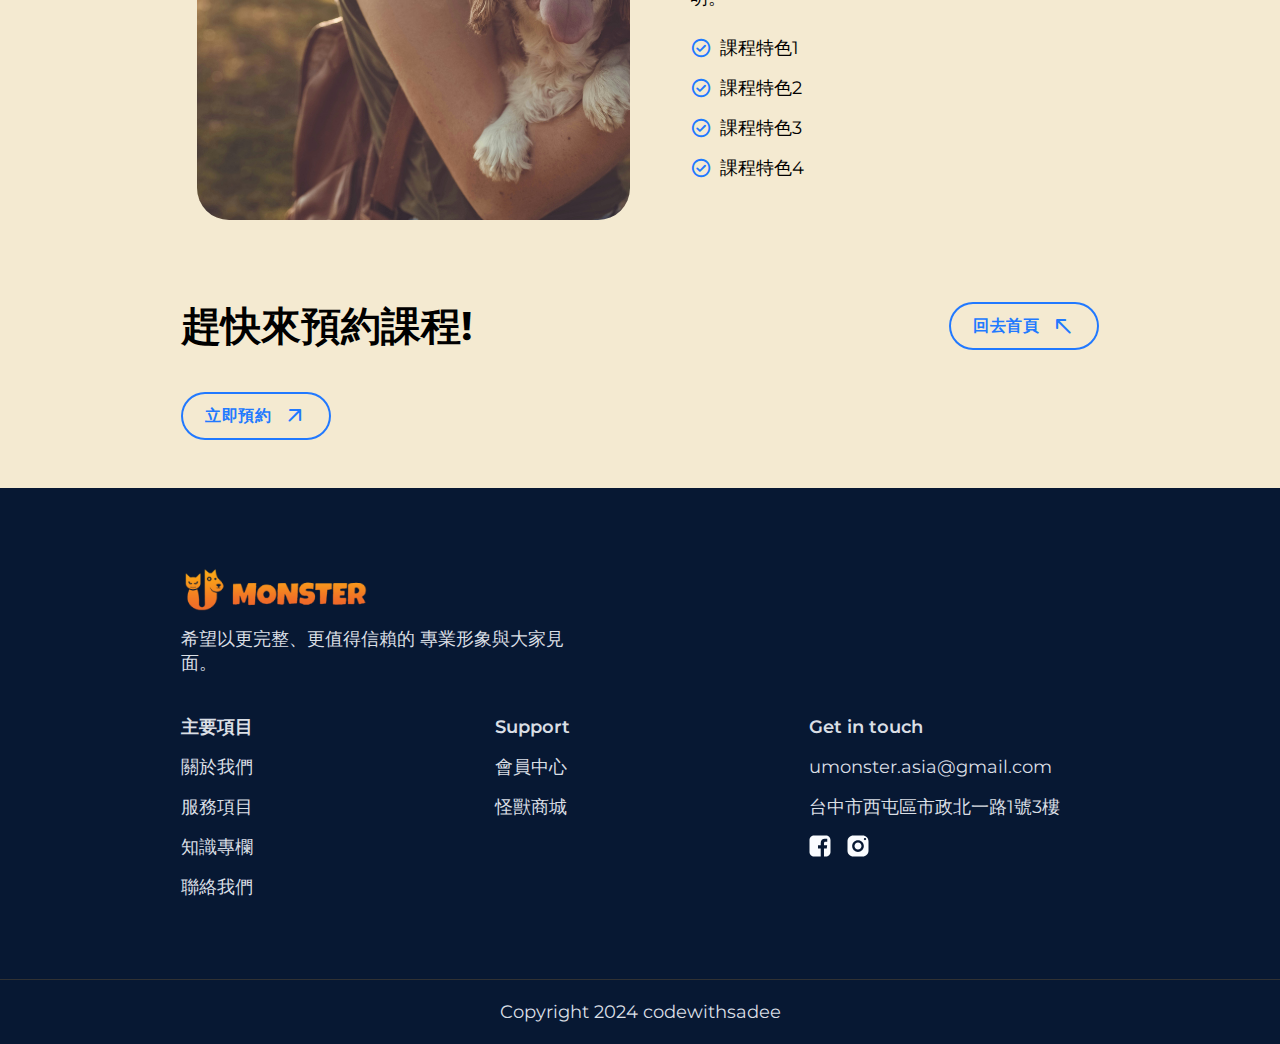
==== commit 2e405eb9: "version3" ====
--- a/course/dog_1.html
+++ b/course/dog_1.html
@@ -58,26 +58,26 @@
             <nav class="navbar" data-navbar>
                 <ul class="navbar-list">
                     <li>
-                        <a href="about.html" class="navbar-link label-medium">關於我們</a>
+                        <a href="/pages/about.html" class="navbar-link label-medium">關於我們</a>
                     </li>
 
                     <li>
-                        <a href="knows.html" class="navbar-link label-medium">知識專欄</a>
+                        <a href="/pages/knows.html" class="navbar-link label-medium">知識專欄</a>
                     </li>
 
                     <li>
-                        <a href="Member.html" class="navbar-link label-medium">會員中心</a>
+                        <a href="/pages/member.html" class="navbar-link label-medium">會員中心</a>
                     </li>
 
                     <li>
-                        <a href="#" class="navbar-link label-medium">聯絡我們</a>
+                        <a href="/pages/Contact.html" class="navbar-link label-medium">聯絡我們</a>
                     </li>
                 </ul>
 
                 <div class="navbar-wrapper">
                     <a href="#" class="btn-link label-medium">怪獸商城</a>
 
-                    <a href="#" class="btn btn-fill label-medium">立即預約</a>
+                    <a href="/pages/Member.html" class="btn btn-fill label-medium">立即預約</a>
                 </div>
             </nav>
 
@@ -99,184 +99,122 @@
                 <div class="container">
                     <div class="hero-content">
                         <h1 class="headline-large hero-title">狗狗<br />一對一課程</h1>
-
                         <p class="body-large hero-text">提供狗狗一對一課程!</p>
-
                     </div>
                 </div>
             </section>
-
-
-
-            <section class="section story">
-                <div class="container">
-                    <section class="section about" aria-label="about">
-                        <div class="container">
-
-                            <div class="wrapper">
-
-                                <div data-reveal="left">
-                                    <h2 class="h2 section-title">課程介紹</h2>
-
-                                    <p class="section-text">
-                                        Duis mollis est commodo luctus nisi erat porttitor ligula, eget lacinia odio sem nec elit. Nullam quis risus eget urna mollis ornare vel. Nulla vitae elit libero, a pharetra augue. Praesent commodo cursus magna, vel scelerisque nisl.
-                                    </p>
-                                </div>
-
-                                <ul class="progress-list" data-reveal="right">
-
-                                    <li class="progress-item">
-
-                                        <div class="label-wrapper">
-                                            <p>Web Design</p>
-
-                                            <span class="span">100 %</span>
-                                        </div>
-
-                                        <div class="progress">
-                                            <div class="progress-fill" style="width: 100%; background-color: #c7b1dd"></div>
-                                        </div>
-
-                                    </li>
-
-                                    <li class="progress-item">
-
-                                        <div class="label-wrapper">
-                                            <p>Mobile Design</p>
-
-                                            <span class="span">80 %</span>
-                                        </div>
-
-                                        <div class="progress">
-                                            <div class="progress-fill" style="width: 80%; background-color: #8caeec"></div>
-                                        </div>
-
-                                    </li>
-
-                                    <li class="progress-item">
-
-                                        <div class="label-wrapper">
-                                            <p>Development</p>
-
-                                            <span class="span">85 %</span>
-                                        </div>
-
-                                        <div class="progress">
-                                            <div class="progress-fill" style="width: 85%; background-color: #b0d4c1"></div>
-                                        </div>
-
-                                    </li>
-
-                                    <li class="progress-item">
-
-                                        <div class="label-wrapper">
-                                            <p>SEO</p>
-
-                                            <span class="span">90 %</span>
-                                        </div>
-
-                                        <div class="progress">
-                                            <div class="progress-fill" style="width: 90%; background-color: #e3a6b6"></div>
-                                        </div>
-
-                                    </li>
-
-                                </ul>
-
-                            </div>
-
-                            <ul class="grid-list">
-
-                                <li data-reveal="bottom">
-                                    <div class="about-card">
-
-                                        <div class="card-icon">
-                                            <img src="./assets/images/icon-1.svg" width="52" height="52" loading="lazy" alt="web design icon">
-                                        </div>
-
-                                        <h3 class="h4 card-title">Web Design</h3>
-
-                                        <p class="card-text">
-                                            Nulla vitae elit libero, a pharetra augue. Donec id elit non mi porta gravida at eget metus. Cras justo cum sociis natoque magnis.
-                                        </p>
-
-                                    </div>
-                                </li>
-
-                                <li data-reveal="bottom" data-reveal-delay="0.25s">
-                                    <div class="about-card">
-
-                                        <div class="card-icon">
-                                            <img src="./assets/images/icon-2.svg" width="52" height="52" loading="lazy" alt="mobile design icon">
-                                        </div>
-
-                                        <h3 class="h4 card-title">Mobile Design</h3>
-
-                                        <p class="card-text">
-                                            Nulla vitae elit libero, a pharetra augue. Donec id elit non mi porta gravida at eget metus. Cras justo cum sociis natoque magnis.
-                                        </p>
-
-                                    </div>
-                                </li>
-
-                                <li data-reveal="bottom" data-reveal-delay="0.5s">
-                                    <div class="about-card">
-
-                                        <div class="card-icon">
-                                            <img src="./assets/images/icon-3.svg" width="52" height="52" loading="lazy" alt="web development icon">
-                                        </div>
-
-                                        <h3 class="h4 card-title">Development</h3>
-
-                                        <p class="card-text">
-                                            Nulla vitae elit libero, a pharetra augue. Donec id elit non mi porta gravida at eget metus. Cras justo cum sociis natoque magnis.
-                                        </p>
-
-                                    </div>
-                                </li>
-
-                                <li data-reveal="bottom" data-reveal-delay="0.75s">
-                                    <div class="about-card">
-
-                                        <div class="card-icon">
-                                            <img src="./assets/images/icon-4.svg" width="52" height="52" loading="lazy" alt="web seo icon">
-                                        </div>
-
-                                        <h3 class="h4 card-title">SEO</h3>
-
-                                        <p class="card-text">
-                                            Nulla vitae elit libero, a pharetra augue. Donec id elit non mi porta gravida at eget metus. Cras justo cum sociis natoque magnis.
-                                        </p>
-
-                                    </div>
-                                </li>
-
-                            </ul>
-
+            
+            <div class="container">
+                <div class="title-wrapper">
+                    <div>
+                        <h2 class="section-title headline-small">課程介紹</h2>
+                    </div>
+                </div>
+
+                <section class="section feature" aria-labelledby="feature-label">
+                    <div class="container">
+                        
+                        <div class="feature-content">
+                            <h2 class="headline-medium" id="feature-label">一對一的課程，是最具代表性的課程!</h2>
+    
+                            <p class="body-large feature-text">有怪獸的老師們除了有正向訓練的基礎背景外，必須同時具備豐富的貓行為與狗行為的專業知識背景，以及擁有 ABRA 貓訓練師與狗訓練師的證照。毛小孩就是家中永遠長不大的孩子。短短十來年，對我們來說只是個過程，卻是他們的一生。</p>
+    
+                            <ul class="feature-list">
+                                <li class="feautre-item">
+                                    <span class="material-symbols-rounded feature-icon" aria-hidden="true">check_circle</span>
+    
+                                    <span class="body-medium">課程費用$</span>
+                                </li>
+    
+                                <li class="feautre-item">
+                                    <span class="material-symbols-rounded feature-icon" aria-hidden="true">check_circle</span>
+    
+                                    <span class="body-medium">費用說明</span>
+                                </li>
+    
+                                <li class="feautre-item">
+                                    <span class="material-symbols-rounded feature-icon" aria-hidden="true">check_circle</span>
+    
+                                    <span class="body-medium">課程日期</span>
+                                </li>
+    
+                                <li class="feautre-item">
+                                    <span class="material-symbols-rounded feature-icon" aria-hidden="true">check_circle</span>
+    
+                                    <span class="body-medium">寵物行為的專業知識背景</span>
+                                </li>
+                            </ul>
                         </div>
-                    </section>
-
-                    <div class="title-wrapper">
-                        <div>
-                            <p class="section-subtitle title-medium">Our Customers</p>
-
-                            <h2 class="section-title headline-medium">趕快來預約課程!</h2>
+                        <figure class="feature-banner">
+                            <img src="../assets/images/lb-1.jpg" width="1020" height="690" loading="lazy" alt="feature banner" class="img-cover" />
+                        </figure>
+                    </div>
+                </section>
+
+                <section class="section feature" aria-labelledby="feature-label">
+                    <div class="container">
+
+                        <figure class="feature-banner">
+                            <img src="../assets/images/lb-2.jpg" width="1020" height="690" loading="lazy" alt="feature banner" class="img-cover" />
+                        </figure>
+                        
+                        <div class="feature-content">
+                            <h2 class="headline-medium" id="feature-label">一對一的課程，是最具代表性的課程!</h2>
+    
+                            <p class="body-large feature-text">課程特色說明，課程特色說明，課程特色說明，課程特色說明，課程特色說明，課程特色說明，課程特色說明，課程特色說明，課程特色說明，課程特色說明，課程特色說明。</p>
+    
+                            <ul class="feature-list">
+                                <li class="feautre-item">
+                                    <span class="material-symbols-rounded feature-icon" aria-hidden="true">check_circle</span>
+    
+                                    <span class="body-medium">課程特色1</span>
+                                </li>
+    
+                                <li class="feautre-item">
+                                    <span class="material-symbols-rounded feature-icon" aria-hidden="true">check_circle</span>
+    
+                                    <span class="body-medium">課程特色2</span>
+                                </li>
+    
+                                <li class="feautre-item">
+                                    <span class="material-symbols-rounded feature-icon" aria-hidden="true">check_circle</span>
+    
+                                    <span class="body-medium">課程特色3</span>
+                                </li>
+    
+                                <li class="feautre-item">
+                                    <span class="material-symbols-rounded feature-icon" aria-hidden="true">check_circle</span>
+    
+                                    <span class="body-medium">課程特色4</span>
+                                </li>
+                            </ul>
                         </div>
-
-
-                        <a href="#" class="btn btn-outline">
-                            <span class="label-medium">回首頁</span>
-
-                            <span class="material-symbols-rounded" aria-hidden="true">north_west</span>
-                        </a>
-
-                        <a href="#" class="btn btn-outline">
-                            <span class="label-medium">立即預約</span>
-
-                            <span class="material-symbols-rounded" aria-hidden="true">arrow_outward</span>
-                        </a>
-                    </div>
-                </div>
+                    </div>
+                </section>
+
+                
+
+
+
+                <div class="title-wrapper">
+                    <div>
+                        <h2 class="section-title headline-medium">趕快來預約課程!</h2>
+                    </div>
+
+
+                    <a href="/index.html" class="btn btn-outline">
+                        <span class="label-medium">回去首頁</span>
+
+                        <span class="material-symbols-rounded" aria-hidden="true">north_west</span>
+                    </a>
+
+                    <a href="/pages/member.html" class="btn btn-outline">
+                        <span class="label-medium">立即預約</span>
+
+                        <span class="material-symbols-rounded" aria-hidden="true">arrow_outward</span>
+                    </a>
+                </div>
+            </div>
             </section>
 
 
--- a/assets/css/style.css
+++ b/assets/css/style.css
@@ -562,7 +562,6 @@
 .navbar-wrapper {
   display: grid;
   gap: 8px;
-
 }
 
 .navbar-link,
@@ -595,7 +594,7 @@
 }
 
 .hero {
-  background-image: url("../images/bg-2.jpg");
+  background-image: url('../images/bg-2.jpg');
   background-repeat: no-repeat;
   background-size: cover;
   background-position: center;
@@ -939,6 +938,98 @@
   justify-content: center;
 }
 
+.form {
+  display: flex;
+  flex-direction: column;
+  gap: 10px;
+  background-color: #ffffff;
+  padding: 30px;
+  width: 450px;
+  border-radius: 20px;
+  font-family: -apple-system, BlinkMacSystemFont, 'Segoe UI', Roboto, Oxygen, Ubuntu, Cantarell, 'Open Sans', 'Helvetica Neue', sans-serif;
+}
+
+::placeholder {
+  font-family: -apple-system, BlinkMacSystemFont, 'Segoe UI', Roboto, Oxygen, Ubuntu, Cantarell, 'Open Sans', 'Helvetica Neue', sans-serif;
+}
+
+.form button {
+  align-self: flex-end;
+}
+
+.flex-column > label {
+  color: #151717;
+  font-weight: 600;
+}
+
+.inputForm {
+  border: 1.5px solid #ecedec;
+  border-radius: 10px;
+  height: 50px;
+  display: flex;
+  align-items: center;
+  padding-left: 10px;
+  transition: 0.2s ease-in-out;
+}
+
+.input {
+  margin-left: 10px;
+  border-radius: 10px;
+  border: none;
+  width: 100%;
+  height: 100%;
+}
+
+.input:focus {
+  outline: none;
+}
+
+.inputForm:focus-within {
+  border: 1.5px solid #2d79f3;
+}
+
+.flex-row {
+  display: flex;
+  flex-direction: row;
+  align-items: center;
+  gap: 10px;
+  justify-content: space-between;
+}
+
+.flex-row > div > label {
+  font-size: 14px;
+  color: black;
+  font-weight: 400;
+}
+
+.span {
+  font-size: 14px;
+  margin-left: 5px;
+  color: #2d79f3;
+  font-weight: 500;
+  cursor: pointer;
+}
+
+.button-submit {
+  margin: 20px 0 10px 0;
+  background-color: #151717;
+  border: none;
+  color: white;
+  font-size: 15px;
+  font-weight: 500;
+  border-radius: 10px;
+  height: 50px;
+  width: 100%;
+  cursor: pointer;
+}
+
+.news {
+  width: 1400px;
+  height: 100px;
+  background: white;
+  border-radius: 10px;
+}
+
 /*-----------------------------------*\
   #MEDIA QUERIES
 \*-----------------------------------*/
@@ -1406,3 +1497,30 @@
     grid-template-columns: 580px repeat(3, 1fr);
   }
 }
+
+/* 會員中心 */
+@media screen and (max-width: 600px) {
+  .form {
+    width: 90%;
+    max-width: 400px; /* 添加最大寬度限制，避免過寬 */
+    margin: 0 auto; /* 讓表單水平置中 */
+    padding: 20px; /* 調整 padding */
+  }
+
+  .inputForm {
+    height: 40px; /* 調整輸入框高度 */
+  }
+
+  .button-submit {
+    height: 40px; /* 調整按鈕高度 */
+  }
+
+  .flex-row > div > label {
+    font-size: 12px; /* 調整標籤字體大小 */
+  }
+}
+
+/* 按鈕在小尺寸螢幕上置中 */
+.button-submit {
+  align-self: center;
+}
